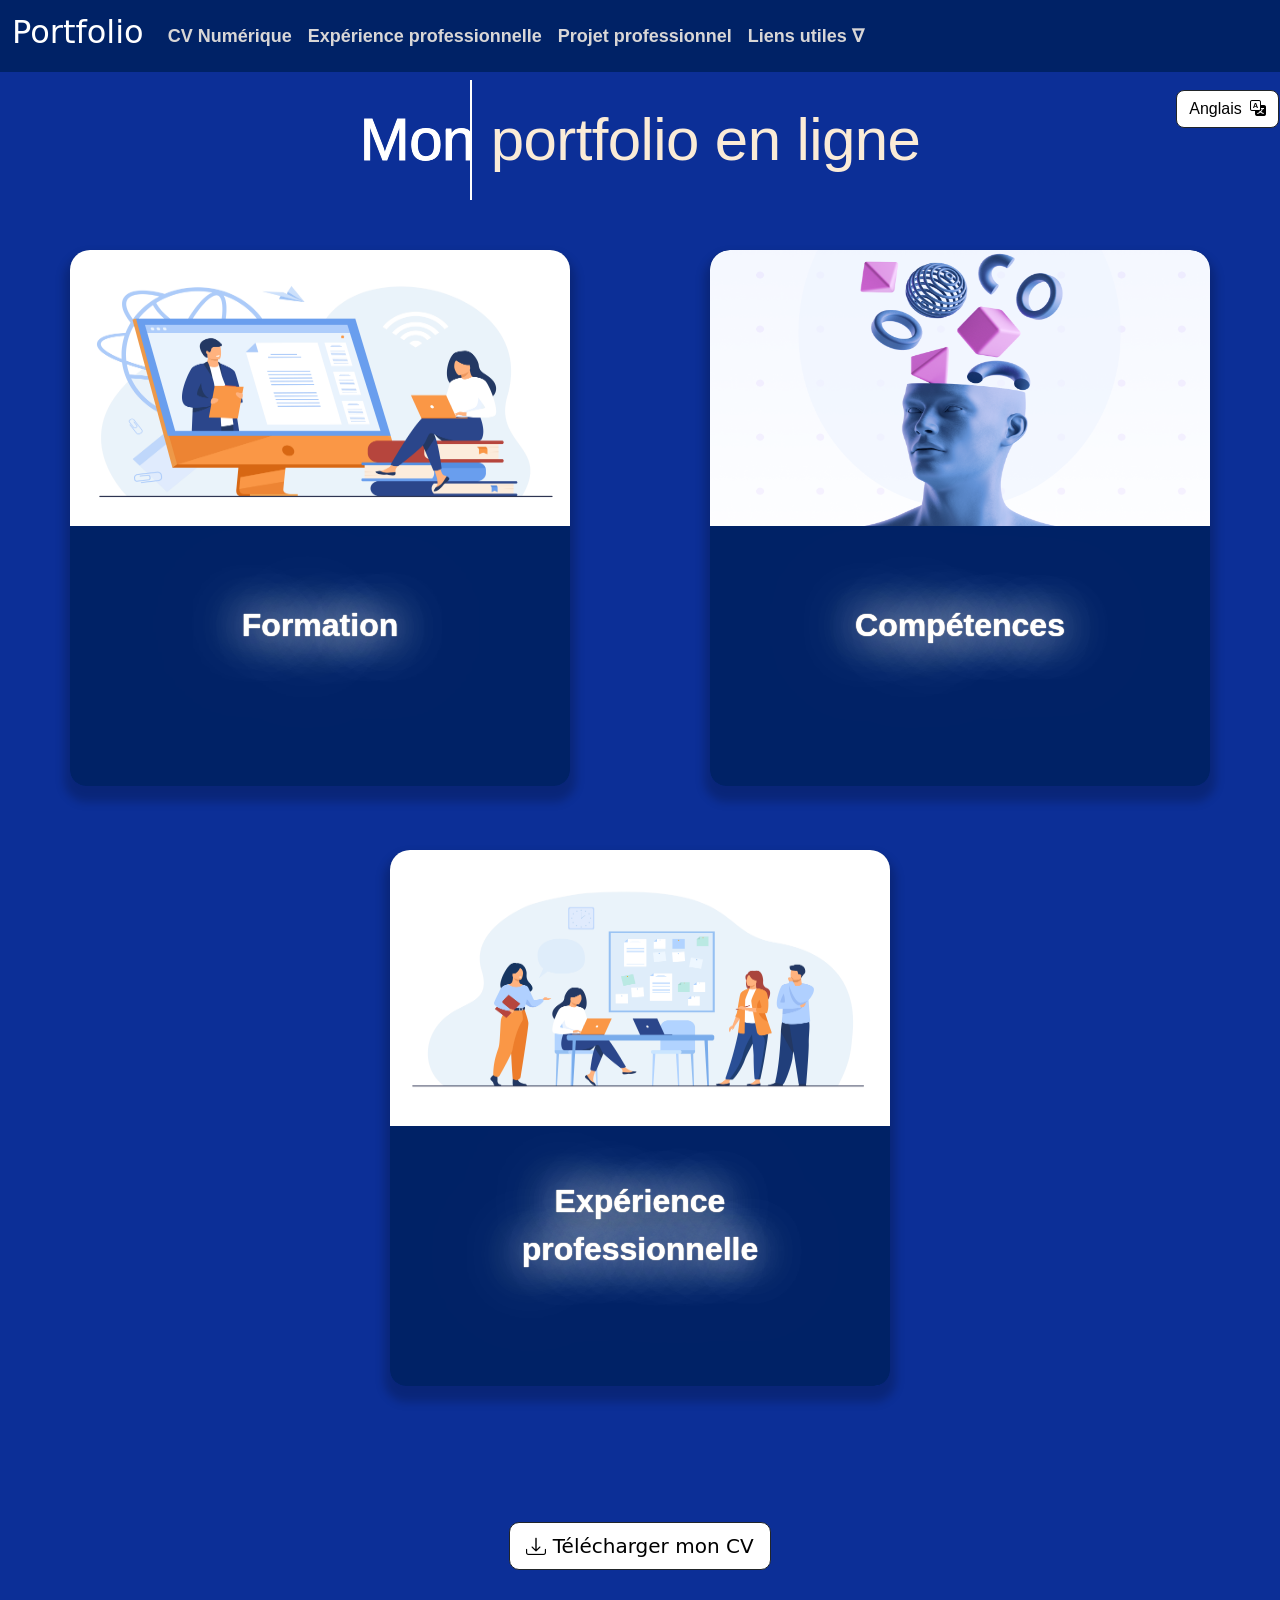
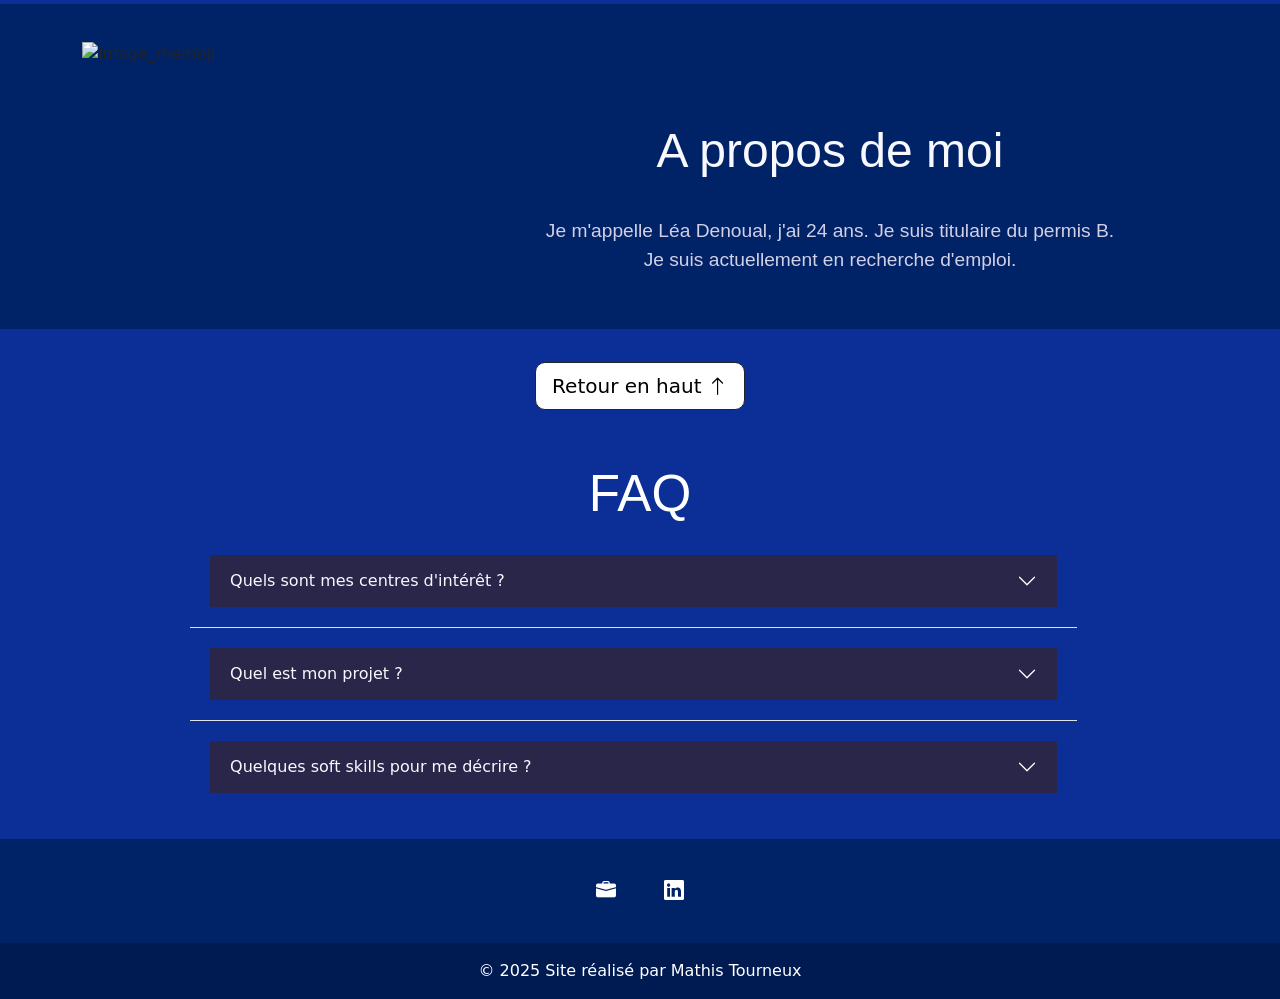
==== html/fr/index.html @ 463dced5 "Add files via upload" ====
<!doctype html>
<html lang="fr">

<head>
    <meta charset="utf-8">
    <meta name="viewport" content="width=device-width, initial-scale=1">
    <title>Portfolio - Mathis Tourneux</title>
    <link href="https://cdn.jsdelivr.net/npm/bootstrap@5.1.3/dist/css/bootstrap.min.css" rel="stylesheet"
        integrity="sha384-1BmE4kWBq78iYhFldvKuhfTAU6auU8tT94WrHftjDbrCEXSU1oBoqyl2QvZ6jIW3" crossorigin="anonymous">
    <link rel="stylesheet" href="https://cdn.jsdelivr.net/npm/bootstrap-icons@1.9.1/font/bootstrap-icons.css">
    <link href="../../css/css.css" rel="stylesheet">
    <link rel="icon" href="../../img/briefcase-fill.png">
</head>

<body>
    <main>
        <nav class="navbar navbar-expand-md navbar-dark bg-dark fixed-top" aria-label="Fourth navbar example">
            <div class="container-fluid">
                <a class="navbar-brand" href="#">
                    <h2>Portfolio</h2>
                </a>
                <button class="navbar-toggler" type="button" data-bs-toggle="collapse"
                    data-bs-target="#navbarsExample04">
                    <span class="navbar-toggler-icon"></span>
                </button>
                <div class="collapse navbar-collapse" id="navbarsExample04">
                    <ul class="navbar-nav me-auto mb-2 mb-md-0">
                        <li class="nav-item">
                            <a class="nav-link active" aria-current="page" href="#"><span>CV
                                    Numérique</span></a>
                        </li>
                        <li class="nav-item">
                            <a class="nav-link active" aria-current="page"
                                href="../fr/interets.html"><span>Expérience
                                    professionnelle</span></a>
                        </li>
                        <li class="nav-item">
                            <a class="nav-link active" aria-current="page"
                                href="../fr/projetprofessionnel.html"><span>Projet professionnel</span></a>
                        </li>
                        <li class="nav-item dropdown">
                            <a class="nav-link" href="#" id="dropdown04" data-bs-toggle="dropdown"
                                aria-expanded="false"><span>Liens utiles ∇</span></a>
                            <ul class="dropdown-menu" aria-labelledby="dropdown04">

                                <li><a class="dropdown-item"
                                        href="https://www.linkedin.com/in/léa-denoual-86440b1b6/"
                                        target="_blank">Linkedin</a></li>
                                <li><a class="dropdown-item" href="../fr/liensutiles.html"
                                        style="color: blueviolet; font-weight: bold;">Me contacter </a></li>
                            </ul>
                        </li>
                    </ul>
                </div>
            </div>
        </nav>
    </main>
    <div class="langue">
        <a href="../en/index_anglais.html" class="btn btn-dark" role="button">Anglais&ensp;<i
                class="bi bi-translate"></i></a>
    </div>
    <div class="heading">
        <h2 data-text="Mon portfolio en ligne">
            Mon portfolio en ligne
        </h2>
    </div>
    <section>
        <div class="flip-card">
            <div class="flip-card-inner">
                <div class="flip-card-front">
                    <img src="../../img/formation.jpg" alt="image_formation" style="border-radius: 20px 20px 0px 0px;">
                    <div class="title-front-card">Formation</div>
                </div>
                <div class="flip-card-back">
                    <h1>Formation</h1><br> <br> <br>
                    <p><b>● 2023-2024</b> CFC Vendeur automobile (GNFA obtenu) - Dinan (22)</p>
                    <br> <br>
                    <p><b>● 2021-2022</b> Licence professionnelle commercialisation des produits equins - Université d'Angers (49)</p>
                    <br> <br>
                    <p><b>● 2019-2021</b> DUT techniques de commercialisation, Marketing - IUT Vannes (56)</p>
                    <br> <br>
                    <p><b>● 2019</b> Bac (Maturité) scientifique - Lycée Théodore Monod - Rennes (35)</p>
                </div>
            </div>
        </div>

        <div class="flip-card">
            <div class="flip-card-inner">
                <div class="flip-card-front">
                    <img src="../../img/preview.png" alt="image_preview" style="border-radius: 20px 20px 0px 0px;">
                    <div class="title-front-card">Compétences</div>
                </div>
                <div class="flip-card-back-competence">
                    <h1>Compétences</h1>
                    <p><br><b>● Commerciales</b><br>
                        - Estimations et étude des marchés<br>
                        - Vente de tout véhicule<br>
                        - Vente de financements LOA et LLD (leasing) et crédit
                        <br>
                        <br><b>● Automobile</b><br>
                        - Négociation<br>
                        - Connaissance des équipements embarqués<br>
                        - Connaissance des technologies                       
                        <br>
                        <br><b>● Outils informatique</b><br>
                        - Bureautique : Pack office<br>
                        - Bee2link, Car shop, Alcopa Auction, Stellantis Finances, Move<br>
                        - CRM : Maeva                      
                        <br>
                        <br><b>● Langues</b>
                        <br>Anglais : Niveau B2
                        <br>Espagnol : Niveau A1
                        <br>portugais : Notion de base
                    </p>
                </div>
            </div>
        </div>

        <div class="flip-card">
            <div class="flip-card-inner">
                <div class="flip-card-front">
                    <img src="../../img/exp.jpg" alt="image_expérience" style="border-radius: 20px 20px 0px 0px;">
                    <div class="title-front-card">Expérience professionnelle</div>
                </div>
                <div class="flip-card-back-competence">
                    <h1>Expérience professionnelle</h1>
                    <br> <br>
                    <p><br>
                        <b>● Octobre-Décembre 2024 - Vendeuse véhicules neufs et d'occasions " Groupe Mary Peugeot ", Granville (22) : </b>
                        <br><br>Commerciale véhicules neufs Peugeot et véhicules d'occasion toutes marques.
                        <br> <br>
                        <b>● Septembre 2023 - Août 2024 (CFC 1 an) - Vendeuse véhicules neufs " LS Group Renault ", Dinan (22) : </b>
                        <br><br>Commerciale véhicules neufs Renault Dacia avec diplôme du GNFA obtenu.
                        <br> <br>
                        <b>● Février-Juin 2023 (CDD 5 mois) - Employée rayon boulangerie " Super U ", Rennes (35) : </b>
                        <br><br> Cuisson du pain/viennoiseries, placage, mise en rayon, réception livraison, relation client.
                        <br> <br>
                        <b>● Septembre-Décembre 2022 (CDD 4 mois) - Assitante SAV / Supply chain " LIM Group ", Miami (Floride) : </b>
                        <br><br> Devis, prise de paiement et informations clients. Commande de pièces en France pour les clients et les réparations internes. 
                        Réception des pièces en France et expédition au client.
                        <br> <br>
                        <b>● Mars-Août 2022 (stage 6 mois) - Commerciale vans " Fautras ", Bordeaux (33) :</b>
                        <br><br>Vente de vans neufs et d'occasions, devis et suivi client, publications annonces de vente, expositions et 
                        vente de vans les week-ends en autonomie avec réservation/montage du stand, estimations...
                        <br> <br>
                    </p>
                </div>
            </div>
        </div>
    </section>
    <div class="d-flex justify-content-center m-2" style="padding-bottom: 2%;">
        <a href="../../pdf/Lea_Denoual.pdf" download="CV_Lea_Denoual.pdf" role="button"
            class="btn btn-dark btn-lg"><i class="bi bi-download"></i> Télécharger mon CV</a>
    </div>
    <div class="bande">
        <div class="container">
            <div class="col-md-12">
                <div class="row">
                    <div class="col-md-4">
                        <img src="../../img/memoji.png" alt="image_memoji">
                    </div>
                    <div class="col-md-8 text-center" style="padding-top: 7%;">
                        <h2>A propos de moi</h2>
                        <p>Je m'appelle Léa Denoual, j'ai 24 ans. Je suis titulaire du permis B.
                            <br>Je suis actuellement en recherche d'emploi.</p>
                    </div>
                </div>
            </div>
        </div>
    </div>
    <div class="d-flex justify-content-center m-2">
        <div class="bas">
            <a href="#" class="btn btn-dark btn-lg">Retour en haut <i class="bi bi-arrow-up"></i></a>
        </div>
    </div>
    <div class="container" style="padding-top: 3%;">
        <div class="row">
            <div class="col">
                <div class="heading-faq">
                    <h2 data-text="FAQ" style="padding-top: 6%; font-size: 320%;">
                        FAQ
                    </h2>
                </div>
            </div>
        </div>
    </div>
    <div class="container9" style="width: 99%; padding-bottom: 2%;">
        <div class="row">
            <div class="col d-flex justify-content-center">
                <div class="accordion accordion-flush" id="accordionFlushExample">
                    <div class="accordion-item">
                        <h2 class="accordion-header" id="flush-headingOne">
                            <button class="accordion-button collapsed" type="button" data-bs-toggle="collapse"
                                data-bs-target="#flush-collapseOne" aria-expanded="false"
                                aria-controls="flush-collapseOne">
                                Quels sont mes centres d'intérêt ?
                            </button>
                        </h2>
                        <div id="flush-collapseOne" class="accordion-collapse collapse"
                            aria-labelledby="flush-headingOne" data-bs-parent="#accordionFlushExample">
                            <div class="accordion-body">Les week- ends je pratique l'équitation (Galop 7) notamment du saut d'obstacle ainsi que de la pêche
                                quand la météo s'y prête (pêche au gardon/carpe). J'aime aussi pratiquer les arts manuels tels que la peinture ou encore la poterie.
                            </div>
                        </div>
                    </div>
                    <div class="accordion-item">
                        <h2 class="accordion-header" id="flush-headingTwo">
                            <button class="accordion-button collapsed" type="button" data-bs-toggle="collapse"
                                data-bs-target="#flush-collapseTwo" aria-expanded="false"
                                aria-controls="flush-collapseTwo">
                                Quel est mon projet ?
                            </button>
                        </h2>
                        <div id="flush-collapseTwo" class="accordion-collapse collapse"
                            aria-labelledby="flush-headingTwo" data-bs-parent="#accordionFlushExample">
                            <div class="accordion-body">Mon projet est de m'investir pour un autre pays dont j'apprécie les règles et le fonctionnement,
                                c'est-à-dire de trouver un emploi et un logement en suisse à long terme.
                            </div>
                        </div>
                    </div>
                    <div class="accordion-item">
                        <h2 class="accordion-header" id="flush-headingThree">
                            <button class="accordion-button collapsed" type="button" data-bs-toggle="collapse"
                                data-bs-target="#flush-collapseThree" aria-expanded="false"
                                aria-controls="flush-collapseThree">
                                Quelques soft skills pour me décrire ?
                            </button>
                        </h2>
                        <div id="flush-collapseThree" class="accordion-collapse collapse"
                            aria-labelledby="flush-headingThree" data-bs-parent="#accordionFlushExample">
                            <div class="accordion-body">Je suis quelqu'un d'organisée, qui aime le travail bien fait
                                et qui est toujours partante pour apprendre de nouvelles choses. Je suis rigoureuse dans ce que j'entreprends
                                 et sais prendre du recul sur ce que je réalise. Je sais être à l'écoute et je sais travailler en équipe.
                            </div>
                        </div>
                    </div>
                </div>
            </div>
        </div>
    </div>
    <footer class="text-center text-white">
        <div class="container pt-4">
            <div class="mb-4">

                <a class="btn btn-link btn-floating btn-lg text-white m-1" href="https://www.google.com/"
                    target="_blank" role="button" data-mdb-ripple-color="dark"><i class="bi bi-briefcase-fill"></i></a>
                <a class="btn btn-link btn-floating btn-lg text-white m-1"
                    href="https://www.linkedin.com/in/léa-denoual-86440b1b6/" target="_blank" role="button"
                    data-mdb-ripple-color="dark"><i class="bi bi-linkedin"></i></a>
            </div>
        </div>
        <div class="text-center  text-dark p-3" style="background-color: rgba(0, 0, 0, 0.2);">
            <span>© 2025 Site réalisé par Mathis Tourneux</span>
        </div>
    </footer>
    <script src="https://cdn.jsdelivr.net/npm/bootstrap@5.1.3/dist/js/bootstrap.bundle.min.js"
        integrity="sha384-ka7Sk0Gln4gmtz2MlQnikT1wXgYsOg+OMhuP+IlRH9sENBO0LRn5q+8nbTov4+1p"
        crossorigin="anonymous"></script>
</body>

</html>
---- css/css.css ----
/* Couleur du fond par defaut de la page */
body {
    background-color: #0c2f97;
}


/***** Style Navbar *****/
/* Couleur de fond de la navbar */
.navbar {
    background: #002266 !important;
}

/* Text "Portfolio" */
.navbar-brand h2:after {
    background: none repeat scroll 0 0 transparent;
    bottom: 0;
    content: "";
    display: block;
    height: 3px;
    position: absolute;
    background: rgb(248, 248, 255);
    transition: width 0.3s ease 0s, left 0.3s ease 0s;
    width: 0;
}

.navbar-brand h2:hover:after {
    width: 8%;
    left: 0;
}

/* Text bouton de navigation */
a span {
    color: rgb(216, 214, 214);
    font-family: 'Segoe UI', Tahoma, Geneva, Verdana, sans-serif;
    font-weight: bold;
    font-size: large;
}

/* Effet quand on passe la souris dessus */
a span:hover {
    color: rgb(255, 255, 255);
}


/***** Style Card Flip index.html *****/
/* Proprietes des card flip */
.flip-card {
    background-color: transparent;
    width: 500px;
    height: 600px;
    perspective: 1000px;
    border-radius: 20px 20px 16px 16px;
}

.flip-card-inner {
    width: 100%;
    height: 100%;
    text-align: center;
    transition: 0.5s ease;
    transform-style: preserve-3d;
    box-shadow: 0 10px 10px 6px rgba(0, 0, 0, 0.2);
    border-radius: 20px 20px 16px 16px;

}

.flip-card-front,
.flip-card-back {
    position: absolute;
    width: 100%;
    height: 100%;
    -webkit-backface-visibility: hidden;
    backface-visibility: hidden;
    border-radius: 20px 20px 16px 16px;
}

.flip-card-front {
    background-color: #002266;
}

/* Rotation de la card */
.flip-card:hover .flip-card-inner {
    transform: rotateY(180deg);
}

/* Proprietes des images des card */
.flip-card-front img {
    width: 100%;
    height: 51.5%;
    -webkit-backface-visibility: hidden;
    backface-visibility: hidden;
    border-radius: 20px 20px 16px 16px;
}

/*  */
.flip-card-back {
    background-color: #FFFFFF;
    color: rgb(227, 60, 60);
    transform: rotateY(180deg);
}

/* Proprietes text sous image des card */
.title-front-card {
    color: white;
    font-family: 'Segoe UI', Tahoma, Geneva, Verdana, sans-serif;
    position: absolute;
    font-weight: bold;
    font-size: xx-large;
    top: 70%;
    left: 50%;
    transform: translate(-50%, -50%);
    text-shadow:
        0 0 1px antiquewhite,
        0 0 1px antiquewhite,
        0 0 42px #ffffff,
        0 0 60px #ffffff,
        0 0 100px #ffffff;
    animation: lumiere 1s infinite linear;
}

/* Placement des card */
section {
    flex-wrap: wrap;
    display: flex;
    justify-content: space-around;
    padding-bottom: 5%;
    align-items: center;
}

/* Titre back des card */
.flip-card-back h1 {
    color: #21618C;
    margin-bottom: 30px;
    margin-top: 30px;
}

/* Text back des card */
.flip-card-back p {
    color: #050028;
}

/* Proprietes scrollbar */
::-webkit-scrollbar {
    width: 15px;
}

::-webkit-scrollbar-track {
    box-shadow: inset 0 0 5px grey;
    border-radius: 10px;
}

::-webkit-scrollbar-thumb {
    background: #534a8d;
    border-radius: 10px;
}

/* Text back card competence */
.flip-card-back-competence p {
    height: 75%;
    width: 100%;
    margin: 0 auto;
    overflow: hidden;
}

.flip-card-back-competence p:hover {
    overflow-y: scroll;
}

.flip-card-front,
.flip-card-back-competence {
    position: absolute;
    width: 100%;
    height: 100%;
    -webkit-backface-visibility: hidden;
    backface-visibility: hidden;
    border-radius: 20px 20px 16px 16px;
}

.flip-card-back-competence {
    background-color: #FFFFFF;
    color: #050028;
    transform: rotateY(180deg);
}

/* Titre back card competence */
.flip-card-back-competence h1 {
    color: #21618C;
    margin-bottom: 30px;
    margin-top: 30px;
}


/***** Style texte "Mon portfolio en ligne" index.html *****/
/* Proprietes du texte */
.heading {
    position: relative;
    width: fit-content;
    margin: 0 auto;
    padding-top: 30px;
}

/* Text avant le passage de la barre */
.heading h2 {
    position: relative;
    font-size: clamp(0.75rem, 7.5vw, 3.75rem);
    line-height: 2em;
    letter-spacing: -0.01em;
    color: antiquewhite;
    font-family: 'Segoe UI', Tahoma, Geneva, Verdana, sans-serif;
    margin: 50px;
}

/* Text après le passage de la barre */
.heading h2::before {
    content: attr(data-text);
    position: absolute;
    top: 0;
    left: 0;
    width: 20%;
    height: 100%;
    color: rgb(255, 255, 255);
    -webkit-text-stroke: 1px rgb(255, 255, 255);
    border-right: 2px solid rgb(255, 255, 255);
    overflow: hidden;
    animation: move 5s alternate ease-in-out infinite;
}

/* Movement de la barre */
@keyframes move {
    0% {
        width: 0%;
    }

    100% {
        width: 30%;
    }
}


/***** Style texte "Hello my name is Mathis" index.html *****/
/* Proprietes du texte */
.heading-anglais {
    position: relative;
    width: fit-content;
    margin: 0 auto;
    padding-top: 30px;
}

/* Text avant le passage de la barre */
.heading-anglais h2 {
    position: relative;
    font-size: clamp(0.75rem, 7.5vw, 3.75rem);
    line-height: 2em;
    letter-spacing: -0.01em;
    color: antiquewhite;
    font-family: 'Segoe UI', Tahoma, Geneva, Verdana, sans-serif;
    margin: 50px;
}

/* Text après le passage de la barre */
.heading-anglais h2::before {
    content: attr(data-text);
    position: absolute;
    top: 0;
    left: 0;
    width: 20%;
    height: 100%;
    color: rgb(255, 255, 255);
    -webkit-text-stroke: 1px rgb(255, 255, 255);
    border-right: 2px solid rgb(255, 255, 255);
    overflow: hidden;
    animation: move1 5s alternate ease-in-out infinite;
}

/* Movement de la barre */
@keyframes move1 {
    0% {
        width: 0%;
    }

    100% {
        width: 23%;
    }
}



/***** Style texte et image avant la FAQ index.html *****/
/* Création de la bande */
.bande {
    padding: 3%;
    background: #002266;
}

.col-md-12 {
    position: relative;
}

/* Proprietes de l'image à gauche */
.col-md-12 img {
    float: left;
}

/* Proprietes texte à droite de l'image */
.col-md-12 h2 {
    color: rgb(248, 248, 255);
    font-family: 'Segoe UI', Tahoma, Geneva, Verdana, sans-serif;
    font-size: 300%;
}

.col-md-12 p {
    color: #D2D0E6;
    padding-top: 4%;
    font-family: 'Segoe UI', Tahoma, Geneva, Verdana, sans-serif;
    font-size: 120%;
}


/***** Style texte FAQ index.html *****/
/* Proprietes du texte */
.heading-faq h2 {
    font-family: 'Segoe UI', Tahoma, Geneva, Verdana, sans-serif;
    transition: transform .2s;
    color: #ffffff;
}

/* Effet quand on passe la souris dessus */
.heading-faq h2:after {
    background: none repeat scroll 0 0 transparent;
    bottom: 0;
    content: "";
    display: block;
    height: 3px;
    left: 50%;
    background: rgb(204, 124, 50);
    transition: width 0.3s ease 0s, left 0.6s ease 0s;
    width: 0;
}

.heading-faq h2:hover:after {
    color: #ffffff;
    width: 100%;
    left: 0;
}

/***** Style accordion FAQ index.html *****/
/* Proprietes accordion */
.accordion {
    display: block;
    align-items: center;
    width: 70%;
    height: 50%;
    justify-content: center;

}

.accordion-button:focus {
    box-shadow: none;
    background-color: #3b375a !important;
    color: #000000;
}

.accordion-item {
    padding: 20px;
    background-color: transparent;
}

.accordion-button {
    border-radius: 20px;
}

/* Titre des boutons */
.accordion-item h2 button {
    color: rgb(248, 248, 255);
    background-color: #2A2649;
}

.accordion-button:not(.collapsed) {
    background-color: #3b375a;
    color: #ffffff;
}

/* Text deroule */
.accordion-body {
    color: rgb(248, 248, 255);
    background-color: #2A2649;
}

.accordion-button::after {
    background-image: url("data:image/svg+xml,<svg xmlns='http://www.w3.org/2000/svg' viewBox='0 0 16 16' fill='%23ffffff'><path fill-rule='evenodd' d='M1.646 4.646a.5.5 0 0 1 .708 0L8 10.293l5.646-5.647a.5.5 0 0 1 .708.708l-6 6a.5.5 0 0 1-.708 0l-6-6a.5.5 0 0 1 0-.708z'/></svg>") !important;
}

/***** Style boutton index.html *****/
/* Bouton download CV */
.d-flex button {
    background-color: rgb(255, 255, 255);
    border-radius: 10px;
}

.d-flex button:hover {
    background-color: #dcdbda;
    animation: shake 0.82s cubic-bezier(.36, .07, .19, .97) both;
    transform: translate3d(0, 0, 0);
    perspective: 1000px;
}

/* Bouton back to top */
.bas {
    padding-top: 2%;
}

.d-flex a {
    background-color: rgb(255, 255, 255);
    color: rgb(0, 0, 0);
    border-radius: 10px;

}

.d-flex a:hover {
    background-color: #ac5d03;
    animation: shake 0.82s cubic-bezier(.36, .07, .19, .97) both;
    transform: translate3d(0, 0, 0);
    perspective: 1000px;
}

/* Effet quand on passe la souris dessus */
@keyframes shake {

    10%,
    90% {
        transform: translate3d(-1px, 0, 0);
    }

    20%,
    80% {
        transform: translate3d(2px, 0, 0);
    }

    30%,
    50%,
    70% {
        transform: translate3d(-2px, 0, 0);
    }

    40%,
    60% {
        transform: translate3d(2px, 0, 0);
    }
}

.flip-card-back a {
    background-color: rgb(255, 255, 255);
    color: rgb(248, 248, 255);
    border-radius: 10px;
    font-family: 'Segoe UI', Tahoma, Geneva, Verdana, sans-serif;

}

.flip-card-back a:hover {
    background-color: #ac5d03;
    color: rgb(248, 248, 255);
    animation: shake 0.82s cubic-bezier(.36, .07, .19, .97) both;
    transform: translate3d(0, 0, 0);
    perspective: 1000px;
}


/***** Style mailbox liensutiles.html *****/
/* Proprietes de la mailbox */
.mail {
    padding: 30px;
    position: relative;
    display: flex;
    justify-content: center;
    align-items: center;
}

.mail:after {
    content: '';
    position: absolute;
    width: 100%;
    height: 100%;
    left: 0;
    background-size: cover;
    filter: blur(50px);
    z-index: -1;
}

.contact-box {
    max-width: 850px;
    display: grid;
    grid-template-columns: repeat(2, 1fr);
    justify-content: center;
    align-items: center;
    text-align: center;
    background-color: #2A2649;
    box-shadow: 0px 0px 19px 5px rgba(0, 0, 0, 0.19);
    border-radius: 20px;
}

/* Image partie gauche */
.left {
    background: url("../img/enveloppe.gif") no-repeat center;
    background-size: cover;
    height: 100%;
    border-radius: 20px 0px 0px 20px;
    border: none;
}

.right {
    padding: 25px 40px;
}

/* Texte "Me contacter" envoie  */
.mail h2 {
    position: relative;
    padding: 0 0 10px;
    margin-bottom: 10px;
    color: #fff;
}

.mail h2:after {
    content: '';
    position: absolute;
    left: 50%;
    bottom: 0;
    transform: translateX(-50%);
    height: 4px;
    width: 50px;
    border-radius: 2px;
    background-color: #FF9950;
}

/* Proprietes des cases à completer */
.field {
    width: 100%;
    border: 2px solid rgba(0, 0, 0, 0);
    outline: none;
    background-color: rgba(247, 247, 248, 0.822);
    padding: 0.5rem 1rem;
    font-size: 1.1rem;
    margin-bottom: 22px;
    transition: .3s;
    border-radius: 5px;
}

.field:hover {
    background-color: rgba(0, 0, 0, 0.1);
}

textarea {
    min-height: 150px;
}

/* Boutou d'envoie */
.butn {
    width: 100%;
    padding: 0.5rem 1rem;
    background-color: #FF9950;
    color: #fff;
    font-size: 1.1rem;
    border: none;
    outline: none;
    cursor: pointer;
    transition: .3s;
    border-radius: 5px;
}

.butn:hover {
    background-color: #ac5d03;
    animation: shakebutn 0.4s cubic-bezier(.36, .07, .19, .97) both;
    transform: translate3d(0, 0, 0);
    perspective: 1000px;
}

/* Effet quand on passe la souris dessus */
@keyframes shakebutn {

    10%,
    40% {
        transform: translate3d(-1px, 0, 0);
    }

    20%,
    80% {
        transform: translate3d(2px, 0, 0);
    }

    50%,
    50%,
    30% {
        transform: translate3d(-2px, 0, 0);
    }

    10%,
    20% {
        transform: translate3d(2px, 0, 0);
    }
}

.field:focus {
    border: 2px solid rgba(30, 85, 250, 0.47);
    background-color: #fff;
}

/* bouton changement langue page liens-utiles*/

.langue-liens a {
    color: rgb(0, 0, 0);
    background-color: rgb(255, 255, 255);
    font-family: 'Segoe UI', Tahoma, Geneva, Verdana, sans-serif;
    border-radius: 8px;

}

.langue-liens {
    padding-top: 90px;
    display: flex;
    justify-content: center;
}

.langue-liens a:hover {
    background-color: #ac5d03;
    animation: shake 0.82s cubic-bezier(.36, .07, .19, .97) both;
    transform: translate3d(0, 0, 0);
    perspective: 1000px;
}

/***** Style responsive *****/
/* Modification de certains éléments pour le responsive */
@media screen and (max-width: 768px) {
    .contact-box {
        grid-template-columns: 1fr;
    }

    .left {
        height: 0px;
    }

    .right {
        padding: 80px 80px 80px 80px;
    }

    .video_exp {
        width: 80%;
    }

    .bande img {
        padding-left: 18%;
    }

    .heading-faq h2 {
        padding: 2%;
    }

    .col-md-6 h4 {
        text-align: center;
    }

    .col-md-6 h3 {
        text-align: center;
    }

    .col-md-3 {
        padding-top: 2%;
    }

    .col-md-6 {
        padding-left: 0;
    }

    .col-md-7 {
        padding-left: 4.5%;
    }

    .col-md-5 {
        padding-left: 5%;
    }
}

@media screen and (max-width: 575px) {
    .col-md-3 {
        padding-left: 7%;
    }

    .col-md-6 ul,
    .my-3 {
        padding-left: 10%;
    }

    .col-md-6 {
        padding-left: 1%;
    }
}

/* Responsive texte "Bonjour je m'appelle Mathis" index.html */
@media screen and (max-width: 1003px) {
    .heading h2::before {
        display: none;
    }

    .heading {
        text-align: center;
    }

    .heading-anglais h2::before {
        display: none;
    }

    .heading-anglais {
        text-align: center;
    }
}

@media screen and (max-width: 1500px) {
    .flip-card {
        padding-bottom: 5%;
    }
}

/* propriétés titre de la page exp-pro */
.col-lg-12 {
    color: rgb(248, 248, 255);
    text-align: center;
    padding-bottom: 1%;
    font-family: 'Segoe UI', Tahoma, Geneva, Verdana, sans-serif;
    text-shadow: 0 0 25px #B3D2F7;

}

/* texte de la page exp-pro */
.container8 {
    color: rgb(248, 248, 255);
    font-family: 'Segoe UI', Tahoma, Geneva, Verdana, sans-serif;
}

/* proprietes les 3 box en haut de la page exp-pro */
.container11 {
    display: flex;
    margin: 4%;
}

.carte {
    border-radius: 20px;
    background-color: #221b52;
    flex: 1;
    transition: .3s all ease;
    margin-left: 10px;
    height: 10%;
    color: rgb(248, 248, 255);
    font-family: 'Segoe UI', Tahoma, Geneva, Verdana, sans-serif;
    text-align: center;
    box-shadow: 0 10px 10px 10px rgba(0, 3, 15, 0.2);
}

.carte h4 {
    padding-top: 2%;
}

.carte:hover {
    flex: 2;
    background-color: #534a8d;
    box-shadow: 0 0px 5px 2px rgba(187, 186, 186, 0.2);
}

/* soulignement titre page competences*/
.underline-text {
    text-decoration-color: rgb(255, 169, 39);
    text-decoration-thickness: 2px;
    padding-top: 2%;
}

/* progressbar proprietés page competences*/
.progress {
    width: 70%;
    margin-left: auto;
    margin-right: auto
}

.bar-position {
    padding-top: 5%;
    padding-bottom: 4%;
}

/* texte au dessus de la progressbar proprietés page competences*/
.texte-courbe {
    color: rgb(248, 248, 255);
    font-family: 'Segoe UI', Tahoma, Geneva, Verdana, sans-serif;
    text-align: center;
    font-size: 180%;
    padding-bottom: 1%;
}

/* proprietés éléments page competences*/
.col-md-5 {
    background-color: #1c1741;
    border-radius: 15px;

}

/* proprietés boutons page competences*/
.col-md-5 a {
    background-color: rgb(255, 255, 255);
    color: rgb(248, 248, 255);
    border-radius: 10px;

}

.col-md-5 a:hover {
    background-color: #ac5d03;
    animation: shake 0.82s cubic-bezier(.36, .07, .19, .97) both;
    transform: translate3d(0, 0, 0);
    perspective: 1000px;
}


/***** Style projet professionnel projetprofessionnel.html *****/
/* Carousel */

.carousel-inner {
    border-radius: 15px;
}

/* Titre et texte projet professionnel */
.text-projet {
    text-align: center;
    color: #D2D0E6;
    font-family: 'Segoe UI', Tahoma, Geneva, Verdana, sans-serif;

}

.titre-projet-pro {
    color: rgb(248, 248, 255);
    text-align: center;
    padding-bottom: 1%;
    font-family: 'Segoe UI', Tahoma, Geneva, Verdana, sans-serif;
    text-shadow: 0 0 25px #B3D2F7;
}


/***** Style Footer *****/
/* Zone icones footer */
.container {
    display: flex;
    align-items: center;
    width: 100%;
    height: 00%;
    justify-content: center;
    min-height: 1vh;
}

/* Couleur bas du footer */
.text-center {
    background-color: #002266;
}

/* Text bas du footer */
.text-center span {
    color: rgb(255, 255, 255);
}

/* Text haut du footer */
.text-contact-reseaux p {
    font-size: 150%;
    font-family: 'Segoe UI', Tahoma, Geneva, Verdana, sans-serif;
}

/* propietes bouton changement langue plusieurs pages*/
.langue a {
    color: rgb(0, 0, 0);
    background-color: rgb(255, 255, 255);
    font-family: 'Segoe UI', Tahoma, Geneva, Verdana, sans-serif;
    border-radius: 8px;

}

.langue {
    float: right;
    padding-right: 0.1%;
    padding-top: 90px;
}

.langue a:hover {
    background-color: #ac5d03;
    animation: shake 0.82s cubic-bezier(.36, .07, .19, .97) both;
    transform: translate3d(0, 0, 0);
    perspective: 1000px;
}
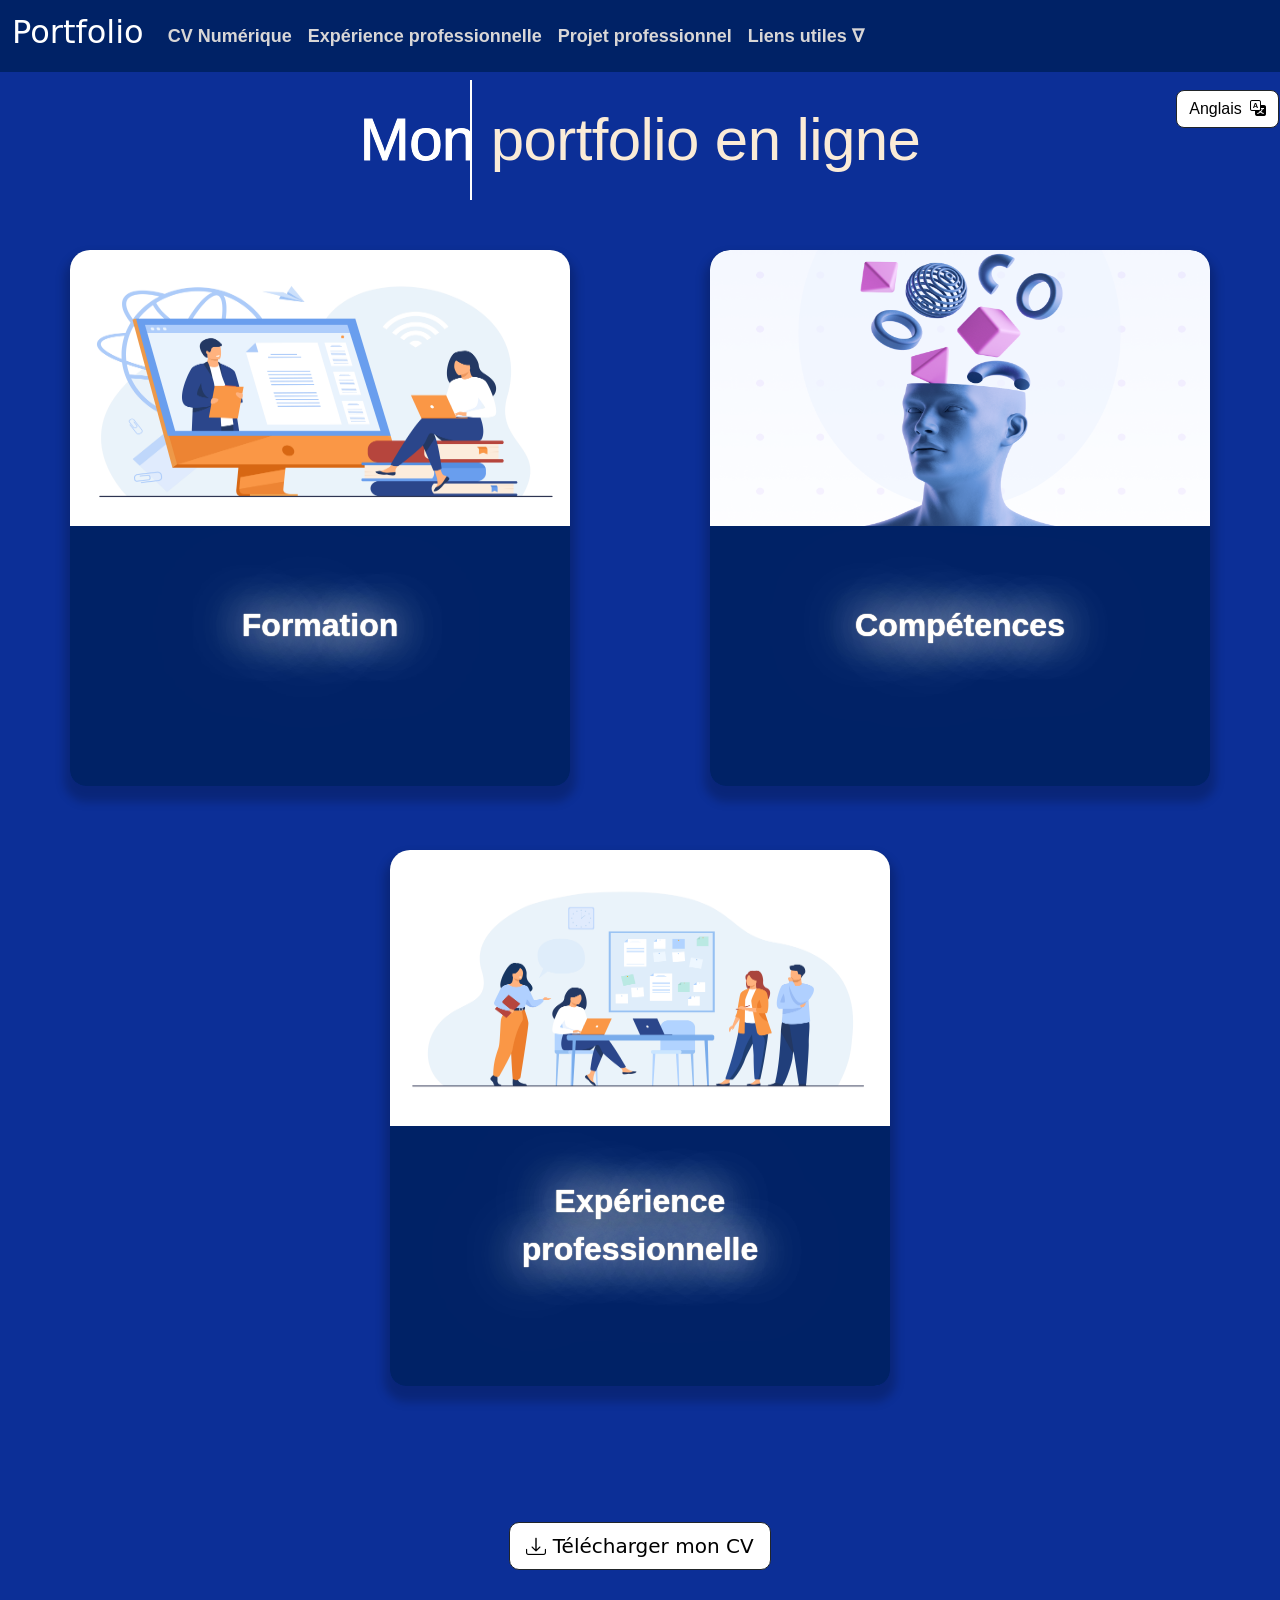
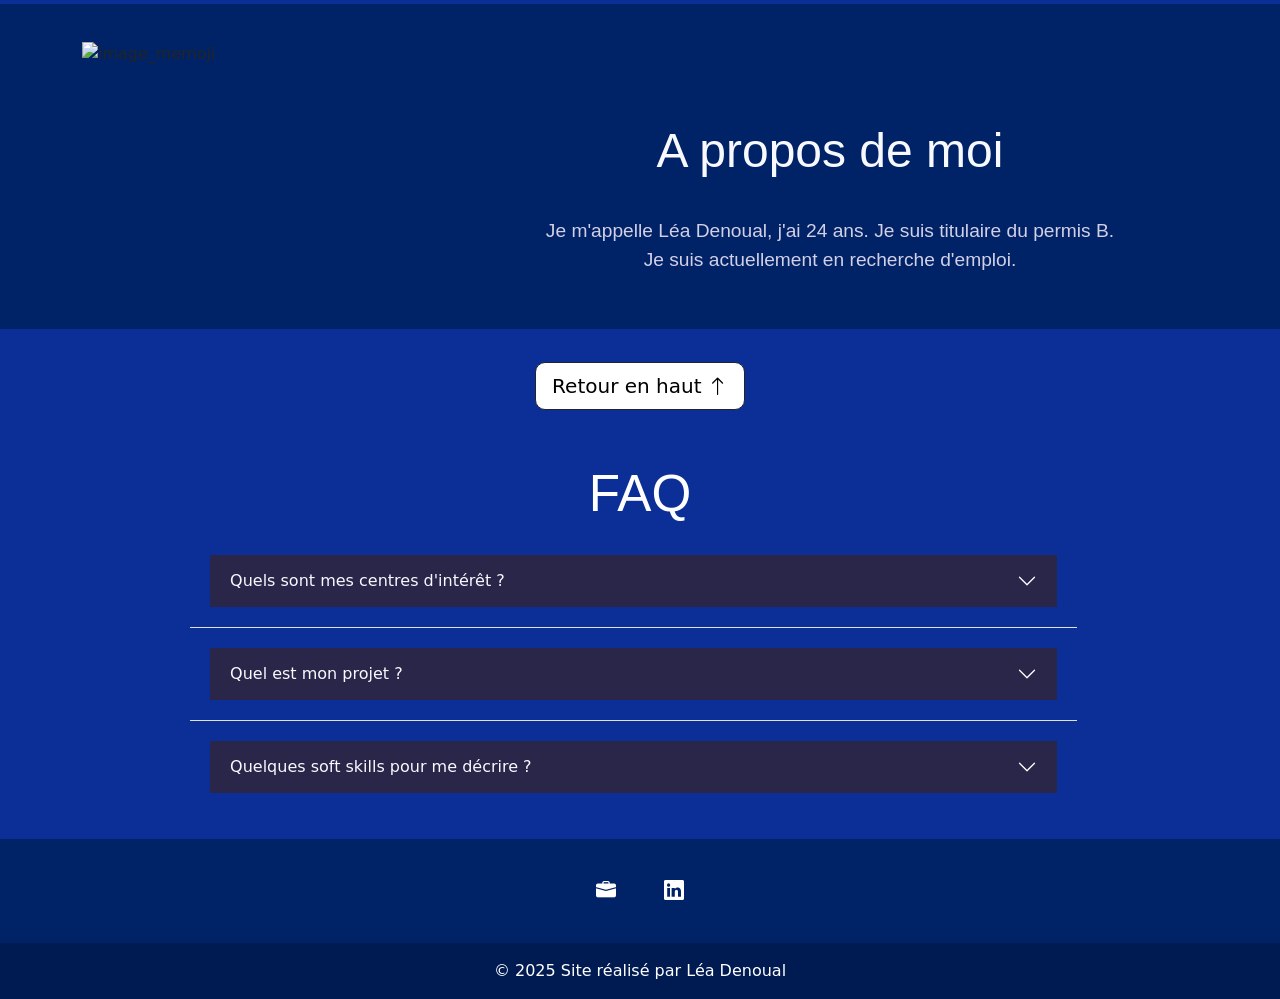
==== commit cf71de87: "Add files via upload" ====
--- a/html/fr/index.html
+++ b/html/fr/index.html
@@ -4,7 +4,7 @@
 <head>
     <meta charset="utf-8">
     <meta name="viewport" content="width=device-width, initial-scale=1">
-    <title>Portfolio - Mathis Tourneux</title>
+    <title>Portfolio - Léa Denoual</title>
     <link href="https://cdn.jsdelivr.net/npm/bootstrap@5.1.3/dist/css/bootstrap.min.css" rel="stylesheet"
         integrity="sha384-1BmE4kWBq78iYhFldvKuhfTAU6auU8tT94WrHftjDbrCEXSU1oBoqyl2QvZ6jIW3" crossorigin="anonymous">
     <link rel="stylesheet" href="https://cdn.jsdelivr.net/npm/bootstrap-icons@1.9.1/font/bootstrap-icons.css">
@@ -250,7 +250,7 @@
             </div>
         </div>
         <div class="text-center  text-dark p-3" style="background-color: rgba(0, 0, 0, 0.2);">
-            <span>© 2025 Site réalisé par Mathis Tourneux</span>
+            <span>© 2025 Site réalisé par Léa Denoual</span>
         </div>
     </footer>
     <script src="https://cdn.jsdelivr.net/npm/bootstrap@5.1.3/dist/js/bootstrap.bundle.min.js"
--- a/css/css.css
+++ b/css/css.css
@@ -237,7 +237,7 @@
 }
 
 
-/***** Style texte "Hello my name is Mathis" index.html *****/
+/***** Style texte "My portfolio" index.html *****/
 /* Proprietes du texte */
 .heading-anglais {
     position: relative;
@@ -693,7 +693,7 @@
     }
 }
 
-/* Responsive texte "Bonjour je m'appelle Mathis" index.html */
+/* Responsive texte "My portfolio" index.html */
 @media screen and (max-width: 1003px) {
     .heading h2::before {
         display: none;
